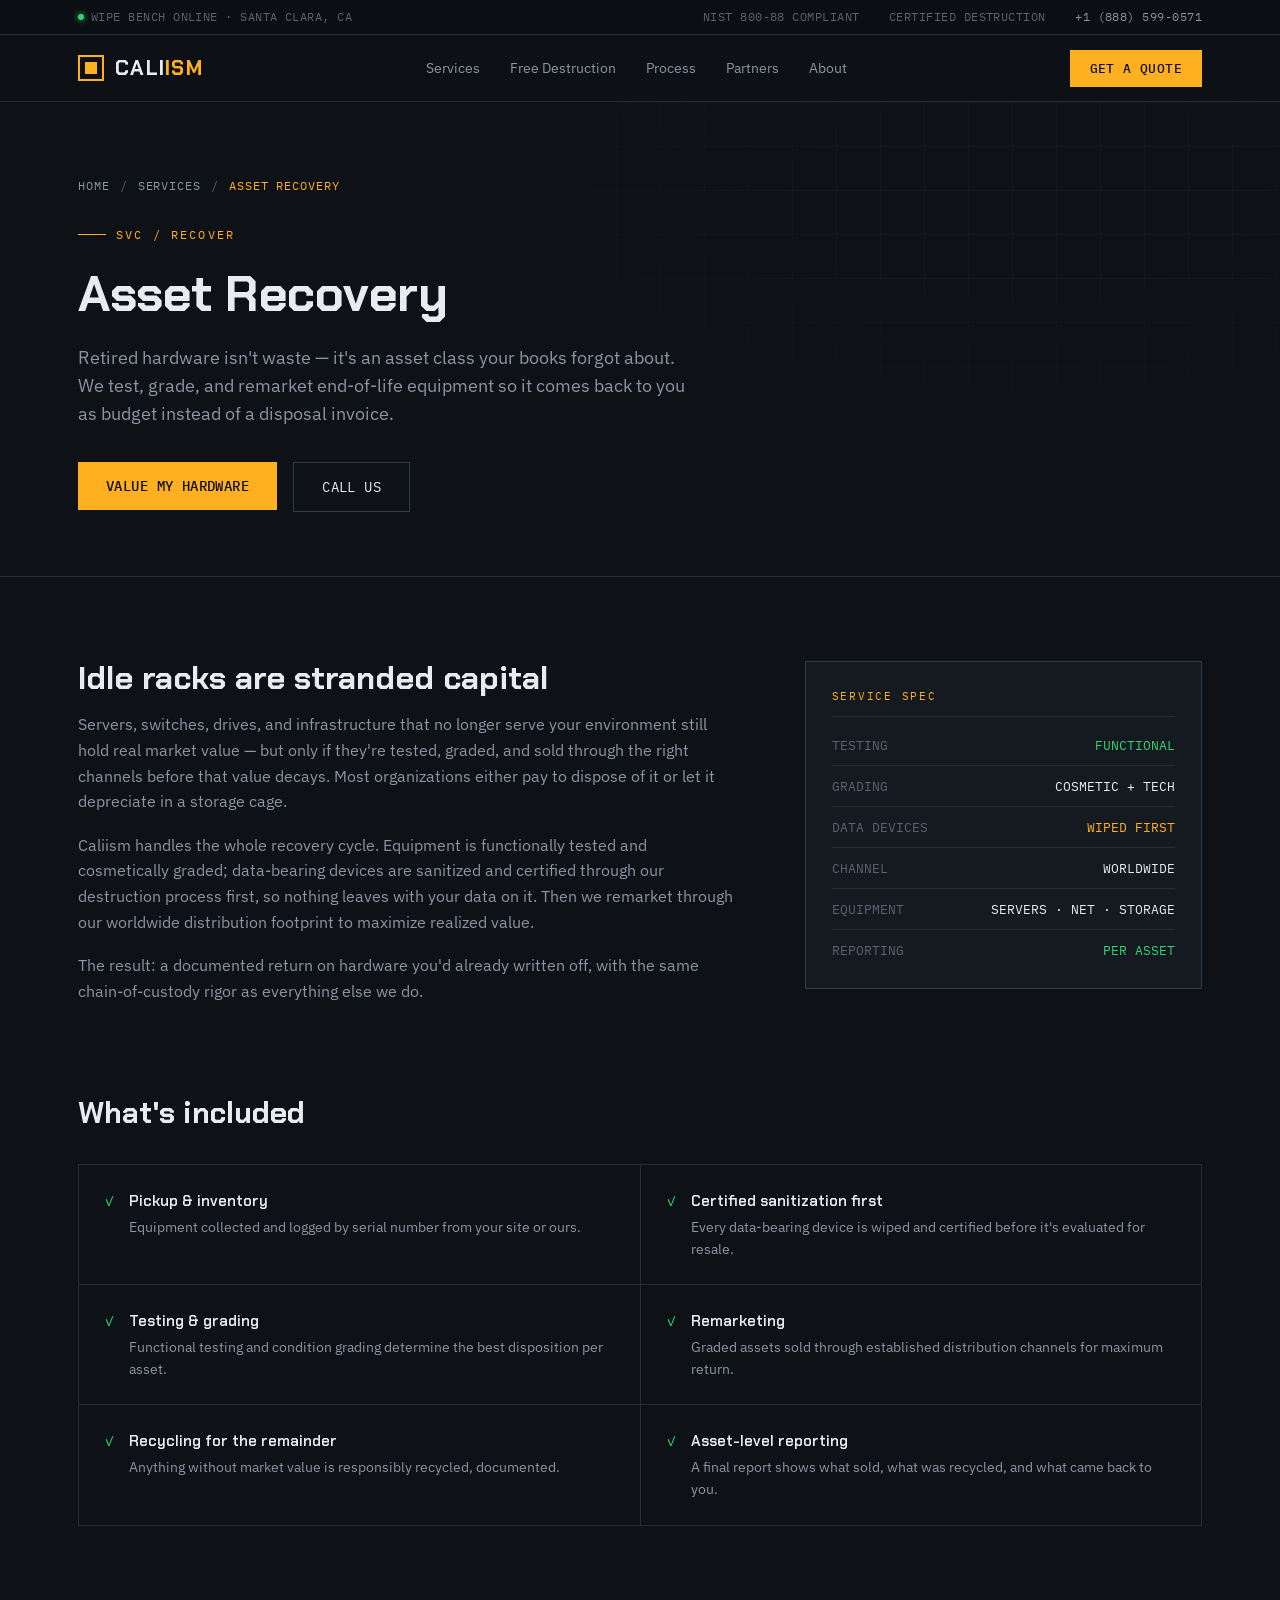
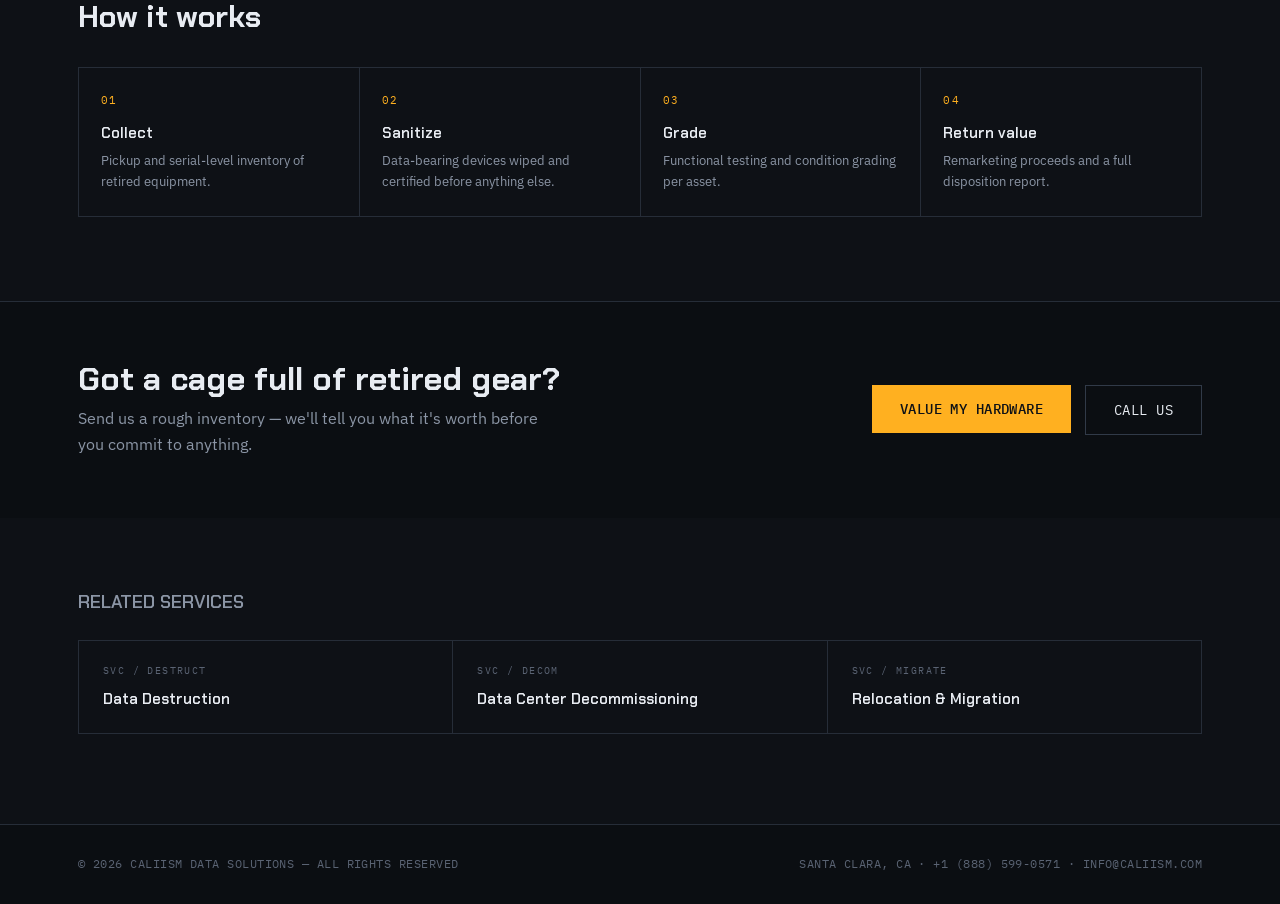
==== services/asset-recovery.html @ d4c137c7 "Add files via upload" ====
<!DOCTYPE html>
<html lang="en">
<head>
<meta charset="UTF-8">
<meta name="viewport" content="width=device-width, initial-scale=1.0">
<title>Asset Recovery — Caliism Data Solutions</title>
<meta name="description" content="IT asset recovery in the Bay Area: testing, grading, and remarketing of retired hardware — with certified data sanitization first.">
<link rel="preconnect" href="https://fonts.googleapis.com">
<link rel="preconnect" href="https://fonts.gstatic.com" crossorigin>
<link href="https://fonts.googleapis.com/css2?family=Chakra+Petch:wght@500;600;700&family=IBM+Plex+Sans:wght@400;500;600&family=IBM+Plex+Mono:wght@400;500&display=swap" rel="stylesheet">
<link rel="stylesheet" href="../styles.css">
</head>
<body>
<div class="statusbar">
  <div class="wrap">
    <div><span class="led"></span>WIPE BENCH ONLINE · SANTA CLARA, CA</div>
    <div class="right">
      <span>NIST 800-88 COMPLIANT</span>
      <span>CERTIFIED DESTRUCTION</span>
      <span><a href="tel:+18885990571">+1 (888) 599-0571</a></span>
    </div>
  </div>
</div>
<nav>
  <div class="wrap">
    <a class="logo" href="../index.html"><span class="mark"></span><span>CALI<b>ISM</b></span></a>
    <div class="navlinks">
      <a href="../index.html#services">Services</a>
      <a href="../index.html#free">Free Destruction</a>
      <a href="../index.html#process">Process</a>
      <a href="../index.html#partners">Partners</a>
      <a href="../index.html#about">About</a>
    </div>
    <a href="../index.html#contact" style="margin-left:auto"><button class="nav-cta">GET A QUOTE</button></a>
  </div>
</nav>

<header class="sp-hero">
  <div class="wrap">
    <div class="crumb"><a href="../index.html">HOME</a> / <a href="../index.html#services">SERVICES</a> / <span class="here">ASSET RECOVERY</span></div>
    <div class="eyebrow">SVC / RECOVER</div>
    <h1>Asset Recovery</h1>
    <p class="lede">Retired hardware isn't waste — it's an asset class your books forgot about. We test, grade, and remarket end-of-life equipment so it comes back to you as budget instead of a disposal invoice.</p>
    <div class="hero-ctas">
      <a href="../index.html#contact"><button class="btn btn-primary">VALUE MY HARDWARE</button></a>
      <a href="tel:+18885990571"><button class="btn btn-ghost">CALL US</button></a>
    </div>
  </div>
</header>

<div class="sp-body">
  <div class="wrap">
    <div class="sp-cols">
      <div class="prose">
        <h2>Idle racks are stranded capital</h2>
        <p>Servers, switches, drives, and infrastructure that no longer serve your environment still hold real market value — but only if they're tested, graded, and sold through the right channels before that value decays. Most organizations either pay to dispose of it or let it depreciate in a storage cage.</p>
        <p>Caliism handles the whole recovery cycle. Equipment is functionally tested and cosmetically graded; data-bearing devices are sanitized and certified through our destruction process first, so nothing leaves with your data on it. Then we remarket through our worldwide distribution footprint to maximize realized value.</p>
        <p>The result: a documented return on hardware you'd already written off, with the same chain-of-custody rigor as everything else we do.</p>
      </div>
      <aside class="specpanel">
        <div class="sh">SERVICE SPEC</div>
        <div class="sr"><span>TESTING</span><span class="g">FUNCTIONAL</span></div>
        <div class="sr"><span>GRADING</span><span class="">COSMETIC + TECH</span></div>
        <div class="sr"><span>DATA DEVICES</span><span class="a">WIPED FIRST</span></div>
        <div class="sr"><span>CHANNEL</span><span class="">WORLDWIDE</span></div>
        <div class="sr"><span>EQUIPMENT</span><span class="">SERVERS · NET · STORAGE</span></div>
        <div class="sr"><span>REPORTING</span><span class="g">PER ASSET</span></div>
      </aside>
    </div>

    <div class="inc-head">
      <h2>What's included</h2>
    </div>
    <div class="inc-grid">
      <div class="inc"><span class="tk">✓</span><div><h5>Pickup & inventory</h5><p>Equipment collected and logged by serial number from your site or ours.</p></div></div>
      <div class="inc"><span class="tk">✓</span><div><h5>Certified sanitization first</h5><p>Every data-bearing device is wiped and certified before it's evaluated for resale.</p></div></div>
      <div class="inc"><span class="tk">✓</span><div><h5>Testing & grading</h5><p>Functional testing and condition grading determine the best disposition per asset.</p></div></div>
      <div class="inc"><span class="tk">✓</span><div><h5>Remarketing</h5><p>Graded assets sold through established distribution channels for maximum return.</p></div></div>
      <div class="inc"><span class="tk">✓</span><div><h5>Recycling for the remainder</h5><p>Anything without market value is responsibly recycled, documented.</p></div></div>
      <div class="inc"><span class="tk">✓</span><div><h5>Asset-level reporting</h5><p>A final report shows what sold, what was recycled, and what came back to you.</p></div></div>
    </div>

    <div class="inc-head">
      <h2>How it works</h2>
    </div>
    <div class="mini-steps">
      <div class="ms"><span class="n">01</span><h5>Collect</h5><p>Pickup and serial-level inventory of retired equipment.</p></div>
      <div class="ms"><span class="n">02</span><h5>Sanitize</h5><p>Data-bearing devices wiped and certified before anything else.</p></div>
      <div class="ms"><span class="n">03</span><h5>Grade</h5><p>Functional testing and condition grading per asset.</p></div>
      <div class="ms"><span class="n">04</span><h5>Return value</h5><p>Remarketing proceeds and a full disposition report.</p></div>
    </div>
  </div>
</div>

<div class="sp-cta">
  <div class="wrap">
    <div><h2>Got a cage full of retired gear?</h2><p>Send us a rough inventory — we'll tell you what it's worth before you commit to anything.</p></div>
    <div class="btns">
      <a href="../index.html#contact"><button class="btn btn-primary">VALUE MY HARDWARE</button></a>
      <a href="tel:+18885990571"><button class="btn btn-ghost">CALL US</button></a>
    </div>
  </div>
</div>

<div class="sp-related">
  <div class="wrap">
    <h3>RELATED SERVICES</h3>
    <div class="rel-row">
      <a class="rel" href="data-destruction.html"><span class="tag">SVC / DESTRUCT</span><h6>Data Destruction</h6></a>
      <a class="rel" href="decommissioning.html"><span class="tag">SVC / DECOM</span><h6>Data Center Decommissioning</h6></a>
      <a class="rel" href="relocation.html"><span class="tag">SVC / MIGRATE</span><h6>Relocation & Migration</h6></a>
    </div>
  </div>
</div>

<footer>
  <div class="wrap">
    <span>© 2026 CALIISM DATA SOLUTIONS — ALL RIGHTS RESERVED</span>
    <span>SANTA CLARA, CA · <a href="tel:+18885990571">+1 (888) 599-0571</a> · <a href="mailto:info@caliism.com">INFO@CALIISM.COM</a></span>
  </div>
</footer>
<script src="../main.js"></script>
</body>
</html>
---- styles.css ----
:root{
  --bg:#0E1116;
  --panel:#151A21;
  --panel2:#1A2029;
  --line:#262D38;
  --line2:#313A48;
  --text:#E8ECF2;
  --dim:#8B95A5;
  --faint:#5A6373;
  --amber:#FFB020;
  --amber-dim:rgba(255,176,32,.12);
  --green:#2FD672;
  --green-dim:rgba(47,214,114,.12);
  --red:#FF5C5C;
  --blue:#4DA3FF;
  --mono:'IBM Plex Mono',monospace;
  --sans:'IBM Plex Sans',sans-serif;
  --disp:'Chakra Petch',sans-serif;
}
*{margin:0;padding:0;box-sizing:border-box}
html{scroll-behavior:smooth}
body{background:var(--bg);color:var(--text);font-family:var(--sans);font-size:16px;line-height:1.6;-webkit-font-smoothing:antialiased;overflow-x:hidden}
::selection{background:var(--amber);color:#0E1116}
a{color:inherit;text-decoration:none}
a:focus-visible,button:focus-visible{outline:2px solid var(--amber);outline-offset:3px;border-radius:2px}
.wrap{max-width:1180px;margin:0 auto;padding:0 28px}

/* ---------- top status bar ---------- */
.statusbar{border-bottom:1px solid var(--line);background:#0B0E12;font-family:var(--mono);font-size:11.5px;letter-spacing:.04em;color:var(--faint)}
.statusbar .wrap{display:flex;justify-content:space-between;align-items:center;height:34px}
.statusbar .led{display:inline-block;width:6px;height:6px;border-radius:50%;background:var(--green);margin-right:7px;box-shadow:0 0 6px var(--green);vertical-align:1px}
.statusbar a{color:var(--dim)}
.statusbar a:hover{color:var(--amber)}
.statusbar .right span{margin-left:22px}
@media(max-width:720px){.statusbar .right span:not(:last-child){display:none}}

/* ---------- nav ---------- */
nav{position:sticky;top:0;z-index:50;background:rgba(14,17,22,.88);backdrop-filter:blur(12px);border-bottom:1px solid var(--line)}
nav .wrap{display:flex;align-items:center;height:66px;gap:40px}
.logo{font-family:var(--disp);font-weight:700;font-size:21px;letter-spacing:.06em;display:flex;align-items:center;gap:11px}
.logo .mark{width:26px;height:26px;border:2px solid var(--amber);position:relative;flex-shrink:0}
.logo .mark::after{content:'';position:absolute;inset:5px;background:var(--amber);animation:markBlink 3s infinite}
@keyframes markBlink{0%,88%,100%{opacity:1}92%,96%{opacity:.15}}
.logo span b{color:var(--amber)}
.navlinks{display:flex;gap:30px;font-size:14px;color:var(--dim);margin-left:auto}
.navlinks a{position:relative;padding:4px 0;transition:color .2s}
.navlinks a:hover{color:var(--text)}
.navlinks a::after{content:'';position:absolute;left:0;bottom:0;width:0;height:2px;background:var(--amber);transition:width .25s}
.navlinks a:hover::after{width:100%}
.nav-cta{font-family:var(--mono);font-size:13px;background:var(--amber);color:#0E1116;padding:10px 20px;font-weight:500;letter-spacing:.03em;transition:transform .15s, box-shadow .15s;border:none;cursor:pointer}
.nav-cta:hover{transform:translateY(-1px);box-shadow:0 4px 18px rgba(255,176,32,.35)}
@media(max-width:860px){.navlinks{display:none}}

/* ---------- hero ---------- */
.hero{position:relative;padding:84px 0 90px;border-bottom:1px solid var(--line);overflow:hidden}
.hero::before{content:'';position:absolute;inset:0;background:
  linear-gradient(rgba(38,45,56,.22) 1px,transparent 1px),
  linear-gradient(90deg,rgba(38,45,56,.22) 1px,transparent 1px);
  background-size:44px 44px;mask-image:radial-gradient(ellipse 80% 70% at 70% 30%,#000 30%,transparent 75%)}
.hero .wrap{display:grid;grid-template-columns:1.05fr 1fr;gap:70px;align-items:center;position:relative}
.eyebrow{font-family:var(--mono);font-size:12px;letter-spacing:.18em;color:var(--amber);text-transform:uppercase;display:flex;align-items:center;gap:10px;margin-bottom:22px}
.eyebrow::before{content:'';width:28px;height:1px;background:var(--amber)}
h1{font-family:var(--disp);font-weight:700;font-size:clamp(38px,4.6vw,58px);line-height:1.06;letter-spacing:-.01em;margin-bottom:24px}
h1 .zero{color:var(--amber);position:relative}
.hero p.sub{color:var(--dim);font-size:17.5px;max-width:520px;margin-bottom:36px}
.hero-ctas{display:flex;gap:16px;flex-wrap:wrap}
.btn{font-family:var(--mono);font-size:14px;padding:15px 28px;letter-spacing:.03em;cursor:pointer;border:none;transition:all .18s;display:inline-block}
.btn-primary{background:var(--amber);color:#0E1116;font-weight:500}
.btn-primary:hover{transform:translateY(-2px);box-shadow:0 6px 24px rgba(255,176,32,.4)}
.btn-ghost{background:transparent;color:var(--text);border:1px solid var(--line2)}
.btn-ghost:hover{border-color:var(--amber);color:var(--amber)}
.hero-trust{margin-top:42px;display:flex;gap:28px;font-family:var(--mono);font-size:12px;color:var(--faint);flex-wrap:wrap}
.hero-trust span{display:flex;align-items:center;gap:8px}
.hero-trust .tick{color:var(--green)}

/* ---------- the bench ---------- */
.bench{background:linear-gradient(180deg,var(--panel2),var(--panel));border:1px solid var(--line2);box-shadow:0 24px 60px rgba(0,0,0,.5), inset 0 1px 0 rgba(255,255,255,.04);position:relative}
.bench::before,.bench::after{content:'';position:absolute;width:10px;height:10px;border:2px solid var(--line2);border-radius:50%;top:12px}
.bench::before{left:12px}.bench::after{right:12px}
.bench-head{display:flex;justify-content:space-between;align-items:center;padding:16px 22px 14px 34px;border-bottom:1px solid var(--line);font-family:var(--mono);font-size:11.5px;letter-spacing:.08em;color:var(--dim)}
.bench-head .live{color:var(--green);display:flex;align-items:center;gap:7px}
.bench-head .live i{width:7px;height:7px;border-radius:50%;background:var(--green);box-shadow:0 0 8px var(--green);animation:pulse 1.6s infinite}
@keyframes pulse{50%{opacity:.3}}
.slots{display:grid;grid-template-columns:repeat(4,1fr);gap:10px;padding:20px 22px}
.slot{background:#0C0F13;border:1px solid var(--line);padding:10px 11px 9px;position:relative;cursor:default;transition:border-color .25s}
.slot:hover{border-color:var(--line2)}
.slot .sid{font-family:var(--mono);font-size:9.5px;color:var(--faint);display:flex;justify-content:space-between;margin-bottom:7px;letter-spacing:.05em}
.slot .lamp{width:6px;height:6px;border-radius:50%;background:#333A46;transition:all .3s}
.slot .bar{height:5px;background:#1B212B;position:relative;overflow:hidden;margin-bottom:7px}
.slot .bar i{position:absolute;left:0;top:0;bottom:0;width:0%;background:var(--amber);transition:width .45s linear}
.slot .st{font-family:var(--mono);font-size:9.5px;letter-spacing:.06em;color:var(--faint);white-space:nowrap;overflow:hidden}
.slot[data-state="wiping"]{border-color:rgba(255,176,32,.45)}
.slot[data-state="wiping"] .lamp{background:var(--amber);box-shadow:0 0 7px var(--amber);animation:pulse 1s infinite}
.slot[data-state="wiping"] .st{color:var(--amber)}
.slot[data-state="verifying"] .lamp{background:var(--blue);box-shadow:0 0 7px var(--blue)}
.slot[data-state="verifying"] .st{color:var(--blue)}
.slot[data-state="verifying"] .bar i{background:var(--blue)}
.slot[data-state="done"]{border-color:rgba(47,214,114,.4)}
.slot[data-state="done"] .lamp{background:var(--green);box-shadow:0 0 7px var(--green)}
.slot[data-state="done"] .st{color:var(--green)}
.slot[data-state="done"] .bar i{background:var(--green);width:100%}
.bench-foot{border-top:1px solid var(--line);padding:13px 22px;display:flex;justify-content:space-between;font-family:var(--mono);font-size:11px;color:var(--dim);letter-spacing:.05em}
.bench-foot b{color:var(--green);font-weight:500}
@media(max-width:980px){
  .hero .wrap{grid-template-columns:1fr;gap:56px}
  .slots{grid-template-columns:repeat(4,1fr)}
}
@media(max-width:480px){.slots{grid-template-columns:repeat(3,1fr)}.slot:nth-child(n+19){display:none}}

/* ---------- stats strip ---------- */
.stats{border-bottom:1px solid var(--line);background:#0B0E12}
.stats .wrap{display:grid;grid-template-columns:repeat(4,1fr);}
.stat{padding:34px 26px;border-left:1px solid var(--line)}
.stat:last-child{border-right:1px solid var(--line)}
.stat .num{font-family:var(--disp);font-weight:700;font-size:34px;color:var(--text);line-height:1.1}
.stat .num em{color:var(--amber);font-style:normal}
.stat .lbl{font-family:var(--mono);font-size:11px;letter-spacing:.12em;color:var(--faint);text-transform:uppercase;margin-top:6px}
@media(max-width:860px){.stats .wrap{grid-template-columns:repeat(2,1fr)}.stat{border-bottom:1px solid var(--line)}}

/* ---------- section scaffolding ---------- */
section{padding:96px 0}
.sec-head{margin-bottom:54px;max-width:640px}
h2{font-family:var(--disp);font-weight:700;font-size:clamp(28px,3.2vw,40px);line-height:1.12;margin-bottom:16px}
.sec-head p{color:var(--dim);font-size:16.5px}
.reveal{opacity:0;transform:translateY(26px);transition:opacity .7s ease,transform .7s ease}
.reveal.in{opacity:1;transform:none}

/* ---------- services ---------- */
.svc-grid{display:grid;grid-template-columns:repeat(3,1fr);gap:1px;background:var(--line);border:1px solid var(--line)}
.svc{background:var(--bg);padding:34px 30px 38px;position:relative;transition:background .25s;overflow:hidden;display:block}
.svc:hover{background:var(--panel)}
.svc::before{content:'';position:absolute;top:0;left:0;width:100%;height:2px;background:var(--amber);transform:scaleX(0);transform-origin:left;transition:transform .3s}
.svc:hover::before{transform:scaleX(1)}
.svc .tag{font-family:var(--mono);font-size:10.5px;letter-spacing:.14em;color:var(--faint);margin-bottom:18px;display:block}
.svc:hover .tag{color:var(--amber)}
.svc h3{font-family:var(--disp);font-weight:600;font-size:19px;margin-bottom:12px}
.svc p{color:var(--dim);font-size:14.5px;line-height:1.65}
.svc .more{font-family:var(--mono);font-size:12px;color:var(--faint);margin-top:20px;display:inline-flex;align-items:center;gap:8px;transition:color .2s,gap .2s}
.svc:hover .more{color:var(--amber);gap:13px}
@media(max-width:980px){.svc-grid{grid-template-columns:repeat(2,1fr)}}
@media(max-width:640px){.svc-grid{grid-template-columns:1fr}}

/* ---------- free offer band ---------- */
.offer{background:var(--amber);color:#0E1116;padding:0;border:none}
.offer .wrap{display:grid;grid-template-columns:1.3fr 1fr;gap:60px;align-items:center;padding-top:74px;padding-bottom:74px}
.offer .eyebrow{color:#0E1116;opacity:.65}
.offer .eyebrow::before{background:#0E1116}
.offer h2{color:#0E1116}
.offer p{color:rgba(14,17,22,.78);font-size:16.5px;max-width:520px}
.offer .btn-dark{background:#0E1116;color:var(--amber);margin-top:30px}
.offer .btn-dark:hover{transform:translateY(-2px);box-shadow:0 8px 26px rgba(0,0,0,.35)}
.cert{background:#0E1116;color:var(--text);padding:30px 28px;font-family:var(--mono);font-size:12.5px;line-height:2.1;box-shadow:12px 12px 0 rgba(14,17,22,.18);position:relative}
.cert .ch{color:var(--amber);letter-spacing:.14em;font-size:11px;border-bottom:1px solid var(--line2);padding-bottom:10px;margin-bottom:12px;display:flex;justify-content:space-between}
.cert .row{display:flex;justify-content:space-between;gap:20px}
.cert .row span:first-child{color:var(--faint)}
.cert .ok{color:var(--green)}
.cert .stamp{position:absolute;right:22px;bottom:20px;border:2px solid var(--green);color:var(--green);font-size:10px;letter-spacing:.18em;padding:5px 11px;transform:rotate(-7deg);opacity:.9}
@media(max-width:900px){.offer .wrap{grid-template-columns:1fr;gap:46px}}

/* ---------- process ---------- */
.proc-row{display:grid;grid-template-columns:repeat(5,1fr);gap:1px;background:var(--line);border:1px solid var(--line)}
.step{background:var(--bg);padding:30px 24px 34px;position:relative;transition:background .25s}
.step:hover{background:var(--panel)}
.step .n{font-family:var(--mono);font-size:11px;color:var(--amber);letter-spacing:.1em;margin-bottom:16px;display:block}
.step h4{font-family:var(--disp);font-weight:600;font-size:16px;margin-bottom:10px}
.step p{color:var(--dim);font-size:13.5px;line-height:1.6}
.step::after{content:'→';position:absolute;right:-9px;top:34px;color:var(--faint);font-size:14px;z-index:2;background:var(--bg);padding:2px}
.step:last-child::after{display:none}
@media(max-width:980px){.proc-row{grid-template-columns:1fr 1fr}.step::after{display:none}}
@media(max-width:560px){.proc-row{grid-template-columns:1fr}}

/* ---------- partners ---------- */
.partners{background:#0B0E12;border-top:1px solid var(--line);border-bottom:1px solid var(--line)}
.pt-grid{display:grid;grid-template-columns:repeat(4,1fr);gap:1px;background:var(--line);border:1px solid var(--line)}
.pt{background:#0B0E12;padding:34px 28px;transition:background .25s}
.pt:hover{background:var(--panel)}
.pt .nm{font-family:var(--disp);font-weight:600;font-size:18px;letter-spacing:.02em;margin-bottom:10px;display:flex;align-items:center;gap:10px}
.pt .nm i{width:8px;height:8px;background:var(--amber);flex-shrink:0;transition:transform .3s}
.pt:hover .nm i{transform:rotate(45deg)}
.pt p{color:var(--dim);font-size:13.5px;line-height:1.6}
@media(max-width:900px){.pt-grid{grid-template-columns:1fr 1fr}}
@media(max-width:540px){.pt-grid{grid-template-columns:1fr}}

/* ---------- about ---------- */
.about .wrap{display:grid;grid-template-columns:1fr 1fr;gap:70px;align-items:start}
.about p{color:var(--dim);font-size:16px;margin-bottom:18px}
.about .vals{border-left:2px solid var(--amber);padding-left:28px;display:flex;flex-direction:column;gap:26px}
.about .vals h5{font-family:var(--disp);font-size:16px;font-weight:600;margin-bottom:6px}
.about .vals p{font-size:14.5px;margin:0}
@media(max-width:860px){.about .wrap{grid-template-columns:1fr;gap:46px}}

/* ---------- contact ---------- */
.contact{border-top:1px solid var(--line)}
.contact .wrap{display:grid;grid-template-columns:1fr 1fr;gap:70px}
.c-line{display:flex;gap:18px;padding:20px 0;border-bottom:1px solid var(--line);align-items:baseline}
.c-line .k{font-family:var(--mono);font-size:11px;letter-spacing:.14em;color:var(--faint);text-transform:uppercase;width:90px;flex-shrink:0}
.c-line .v{font-size:16px}
.c-line .v a:hover{color:var(--amber)}
.bigphone{font-family:var(--disp);font-weight:700;font-size:clamp(26px,3vw,36px);color:var(--amber);display:inline-block;margin-top:8px}
.bigphone:hover{text-decoration:underline;text-underline-offset:6px}
@media(max-width:860px){.contact .wrap{grid-template-columns:1fr;gap:40px}}

/* ---------- footer ---------- */
footer{border-top:1px solid var(--line);background:#0B0E12;padding:30px 0}
footer .wrap{display:flex;justify-content:space-between;align-items:center;font-family:var(--mono);font-size:11.5px;color:var(--faint);letter-spacing:.04em;flex-wrap:wrap;gap:14px}
footer a:hover{color:var(--amber)}

/* ================= SERVICE PAGE STYLES ================= */
.sp-hero{position:relative;padding:70px 0 64px;border-bottom:1px solid var(--line);overflow:hidden}
.sp-hero::before{content:'';position:absolute;inset:0;background:
  linear-gradient(rgba(38,45,56,.22) 1px,transparent 1px),
  linear-gradient(90deg,rgba(38,45,56,.22) 1px,transparent 1px);
  background-size:44px 44px;mask-image:radial-gradient(ellipse 70% 80% at 80% 20%,#000 25%,transparent 70%)}
.sp-hero .wrap{position:relative}
.crumb{font-family:var(--mono);font-size:11.5px;letter-spacing:.08em;color:var(--faint);margin-bottom:30px;display:inline-flex;align-items:center;gap:10px}
.crumb a{color:var(--dim);transition:color .2s}
.crumb a:hover{color:var(--amber)}
.crumb .here{color:var(--amber)}
.sp-hero h1{font-size:clamp(32px,4vw,50px);max-width:760px}
.sp-hero .lede{color:var(--dim);font-size:17.5px;max-width:620px;margin-bottom:34px}
.sp-body{padding:84px 0}
.sp-cols{display:grid;grid-template-columns:1.25fr .75fr;gap:64px;align-items:start}
.sp-cols h2{font-size:clamp(24px,2.6vw,32px)}
.sp-cols .prose p{color:var(--dim);font-size:16px;margin-bottom:18px}
.sp-cols .prose strong{color:var(--text)}
.specpanel{background:var(--panel);border:1px solid var(--line2);padding:26px 26px 18px;font-family:var(--mono);font-size:12.5px;position:sticky;top:96px}
.specpanel .sh{color:var(--amber);font-size:11px;letter-spacing:.16em;border-bottom:1px solid var(--line);padding-bottom:11px;margin-bottom:8px}
.specpanel .sr{display:flex;justify-content:space-between;gap:18px;padding:10px 0;border-bottom:1px solid var(--line)}
.specpanel .sr:last-child{border-bottom:none}
.specpanel .sr span:first-child{color:var(--faint)}
.specpanel .sr span:last-child{text-align:right}
.specpanel .g{color:var(--green)}
.specpanel .a{color:var(--amber)}
@media(max-width:900px){.sp-cols{grid-template-columns:1fr;gap:46px}.specpanel{position:static}}

.inc-head{margin:74px 0 34px}
.inc-head h2{font-size:clamp(22px,2.4vw,30px);margin-bottom:8px}
.inc-head p{color:var(--dim)}
.inc-grid{display:grid;grid-template-columns:1fr 1fr;gap:1px;background:var(--line);border:1px solid var(--line)}
.inc{background:var(--bg);padding:24px 26px;display:flex;gap:16px;align-items:flex-start;transition:background .25s}
.inc:hover{background:var(--panel)}
.inc .tk{font-family:var(--mono);color:var(--green);flex-shrink:0;font-size:14px;margin-top:1px}
.inc h5{font-family:var(--disp);font-weight:600;font-size:15px;margin-bottom:4px}
.inc p{color:var(--dim);font-size:13.5px;line-height:1.6}
@media(max-width:680px){.inc-grid{grid-template-columns:1fr}}

.mini-steps{display:grid;grid-template-columns:repeat(4,1fr);gap:1px;background:var(--line);border:1px solid var(--line);margin-top:34px}
.mini-steps.three{grid-template-columns:repeat(3,1fr)}
.ms{background:var(--bg);padding:24px 22px;transition:background .25s}
.ms:hover{background:var(--panel)}
.ms .n{font-family:var(--mono);font-size:10.5px;color:var(--amber);letter-spacing:.12em;display:block;margin-bottom:12px}
.ms h5{font-family:var(--disp);font-weight:600;font-size:15px;margin-bottom:6px}
.ms p{color:var(--dim);font-size:13px;line-height:1.6}
@media(max-width:900px){.mini-steps,.mini-steps.three{grid-template-columns:1fr 1fr}}
@media(max-width:540px){.mini-steps,.mini-steps.three{grid-template-columns:1fr}}

.sp-cta{border-top:1px solid var(--line);background:#0B0E12}
.sp-cta .wrap{display:flex;justify-content:space-between;align-items:center;gap:36px;padding-top:60px;padding-bottom:60px;flex-wrap:wrap}
.sp-cta h2{font-size:clamp(22px,2.6vw,32px);margin-bottom:8px}
.sp-cta p{color:var(--dim);max-width:480px}
.sp-cta .btns{display:flex;gap:14px;flex-shrink:0;flex-wrap:wrap}
.sp-related{padding:70px 0 90px}
.sp-related h3{font-family:var(--disp);font-weight:600;font-size:18px;margin-bottom:24px;color:var(--dim)}
.rel-row{display:grid;grid-template-columns:repeat(3,1fr);gap:1px;background:var(--line);border:1px solid var(--line)}
.rel{background:var(--bg);padding:22px 24px;transition:background .25s;display:block}
.rel:hover{background:var(--panel)}
.rel .tag{font-family:var(--mono);font-size:10px;letter-spacing:.14em;color:var(--faint);display:block;margin-bottom:8px}
.rel:hover .tag{color:var(--amber)}
.rel h6{font-family:var(--disp);font-weight:600;font-size:15px}
@media(max-width:760px){.rel-row{grid-template-columns:1fr}}

@media (prefers-reduced-motion: reduce){
  *,*::before,*::after{animation-duration:.01ms!important;animation-iteration-count:1!important;transition-duration:.01ms!important}
  html{scroll-behavior:auto}
  .reveal{opacity:1;transform:none}
}
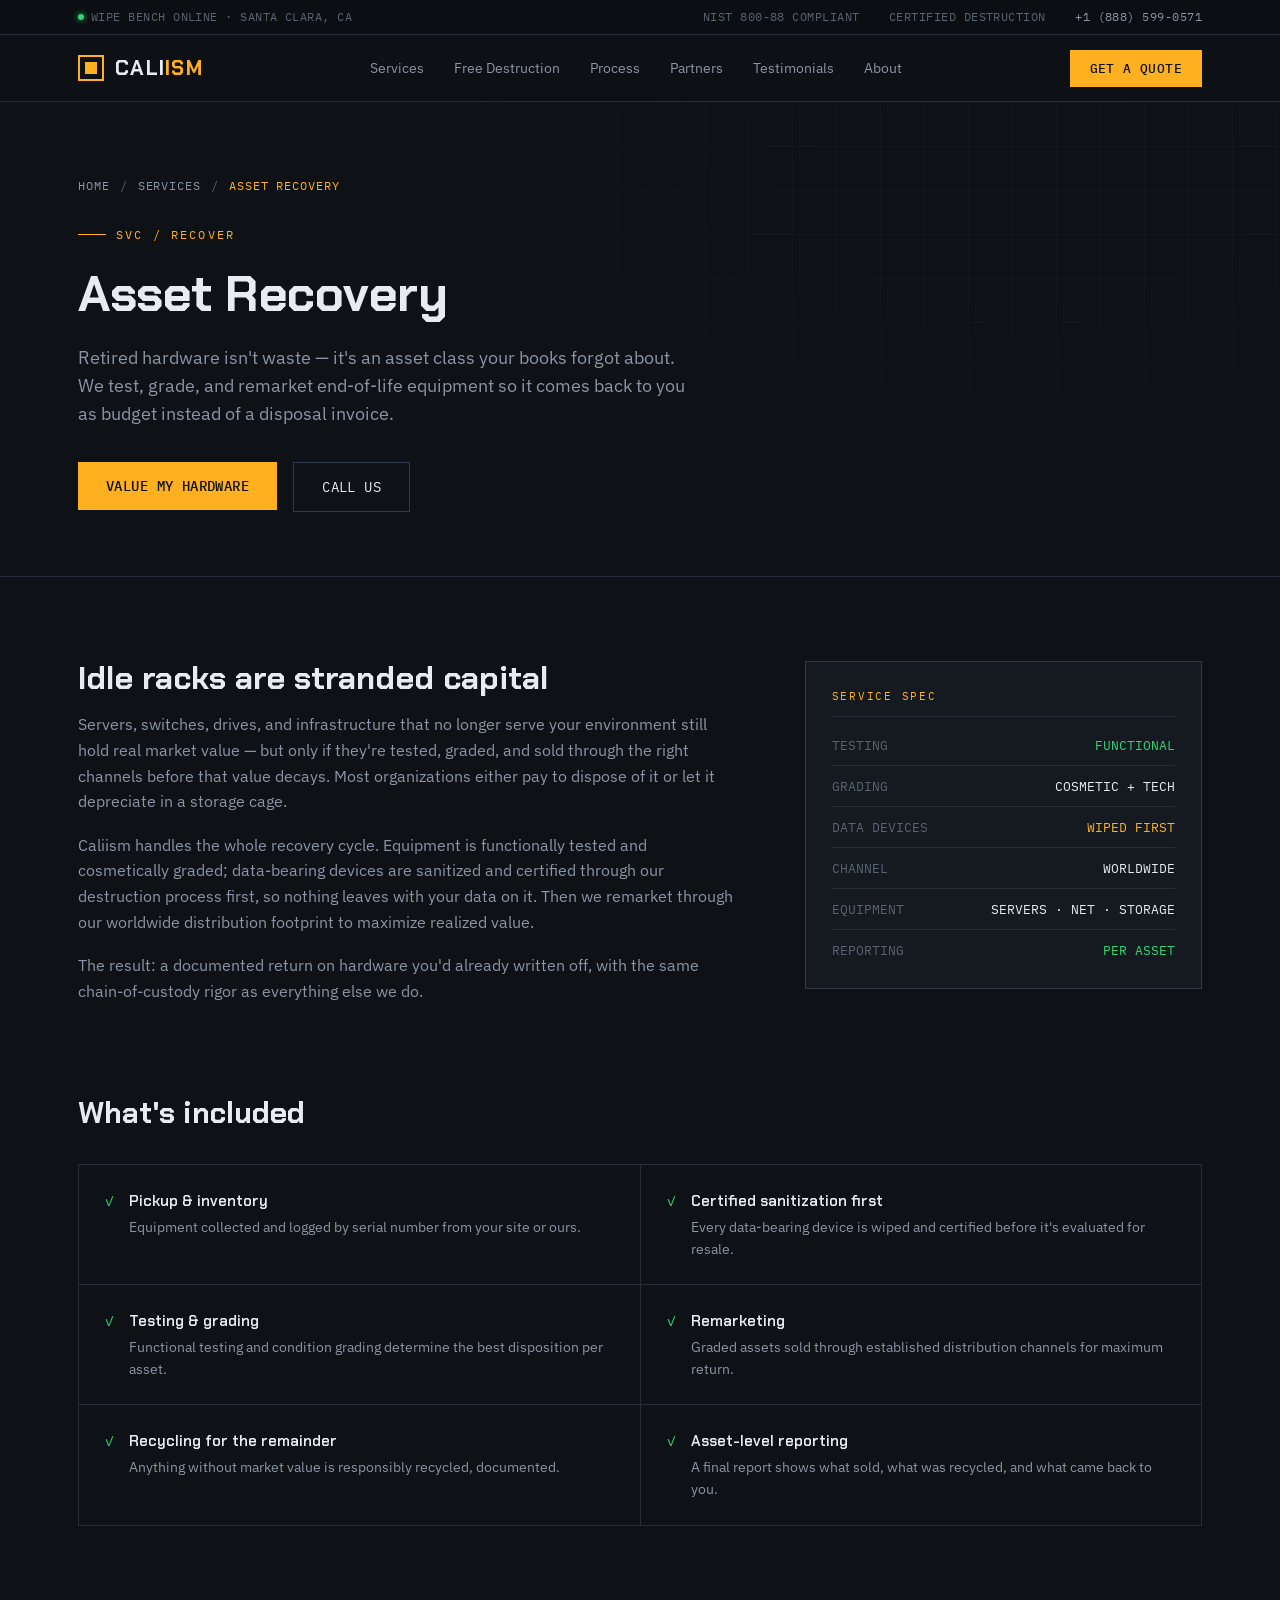
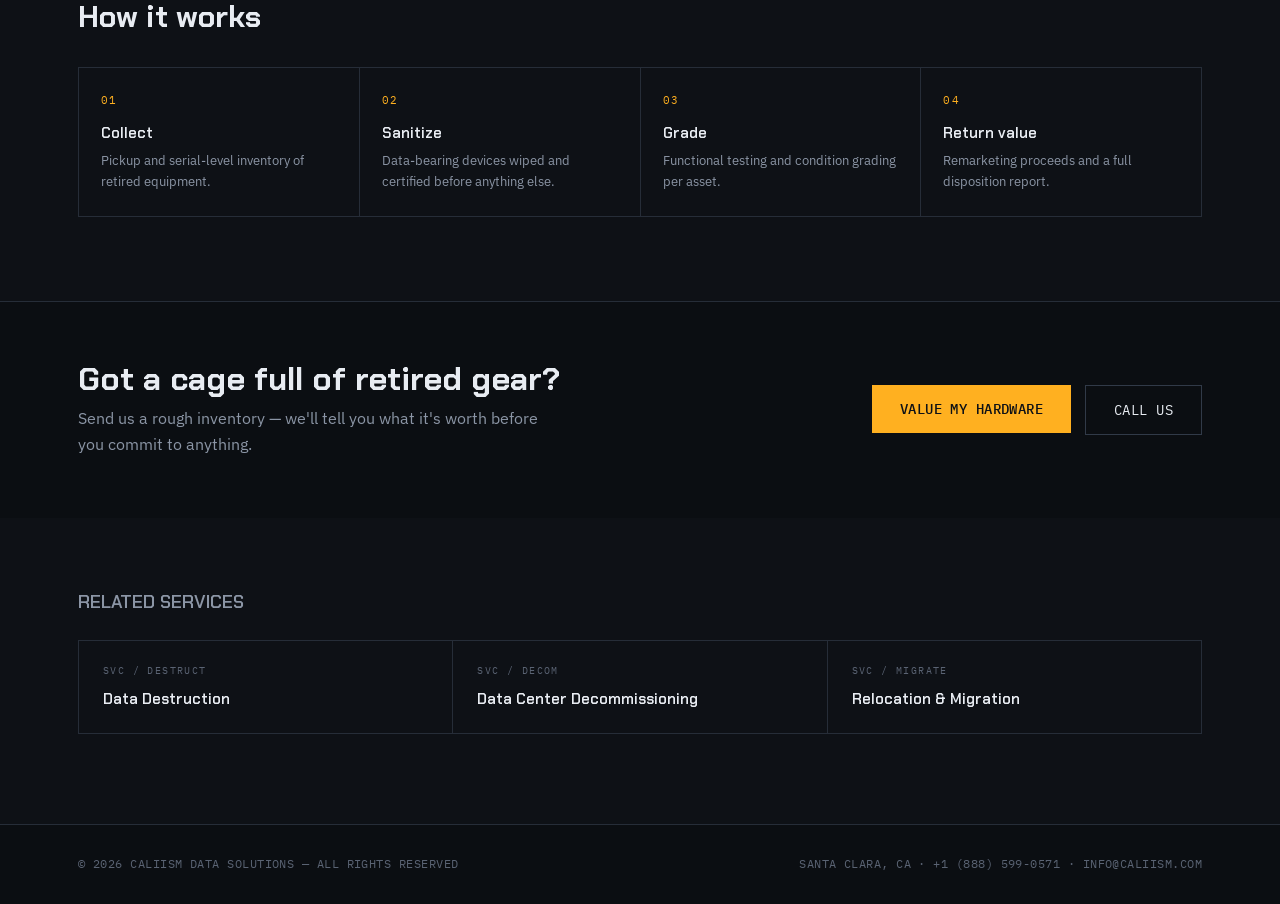
==== commit 0e150a63: "Add files via upload" ====
--- a/services/asset-recovery.html
+++ b/services/asset-recovery.html
@@ -29,6 +29,7 @@
       <a href="../index.html#free">Free Destruction</a>
       <a href="../index.html#process">Process</a>
       <a href="../index.html#partners">Partners</a>
+      <a href="../index.html#testimonials">Testimonials</a>
       <a href="../index.html#about">About</a>
     </div>
     <a href="../index.html#contact" style="margin-left:auto"><button class="nav-cta">GET A QUOTE</button></a>
--- a/styles.css
+++ b/styles.css
@@ -181,6 +181,24 @@
 @media(max-width:900px){.pt-grid{grid-template-columns:1fr 1fr}}
 @media(max-width:540px){.pt-grid{grid-template-columns:1fr}}
 
+/* ---------- testimonials ---------- */
+.testimonials{border-top:1px solid var(--line)}
+.tm-grid{display:grid;grid-template-columns:repeat(3,1fr);gap:1px;background:var(--line);border:1px solid var(--line);align-items:stretch}
+.tm{background:var(--bg);padding:32px 30px 30px;display:flex;flex-direction:column;transition:background .25s;position:relative}
+.tm:hover{background:var(--panel)}
+.tm::before{content:'';position:absolute;top:0;left:0;width:100%;height:2px;background:var(--green);transform:scaleX(0);transform-origin:left;transition:transform .3s}
+.tm:hover::before{transform:scaleX(1)}
+.tm .th{font-family:var(--mono);font-size:10.5px;letter-spacing:.16em;color:var(--faint);display:flex;justify-content:space-between;border-bottom:1px solid var(--line);padding-bottom:12px;margin-bottom:18px}
+.tm:hover .th{color:var(--dim)}
+.tm .th .ok{color:var(--green)}
+.tm blockquote{color:var(--dim);font-size:14px;line-height:1.7;flex:1;margin:0}
+.tm blockquote::before{content:'"';color:var(--amber);font-family:var(--disp);font-size:26px;line-height:0;vertical-align:-8px;margin-right:2px}
+.tm blockquote::after{content:'"'}
+.tm .who{margin-top:22px;padding-top:16px;border-top:1px solid var(--line)}
+.tm .who b{font-family:var(--disp);font-weight:600;font-size:15px;display:block;color:var(--text)}
+.tm .who span{font-family:var(--mono);font-size:11px;letter-spacing:.06em;color:var(--faint)}
+@media(max-width:940px){.tm-grid{grid-template-columns:1fr}}
+
 /* ---------- about ---------- */
 .about .wrap{display:grid;grid-template-columns:1fr 1fr;gap:70px;align-items:start}
 .about p{color:var(--dim);font-size:16px;margin-bottom:18px}
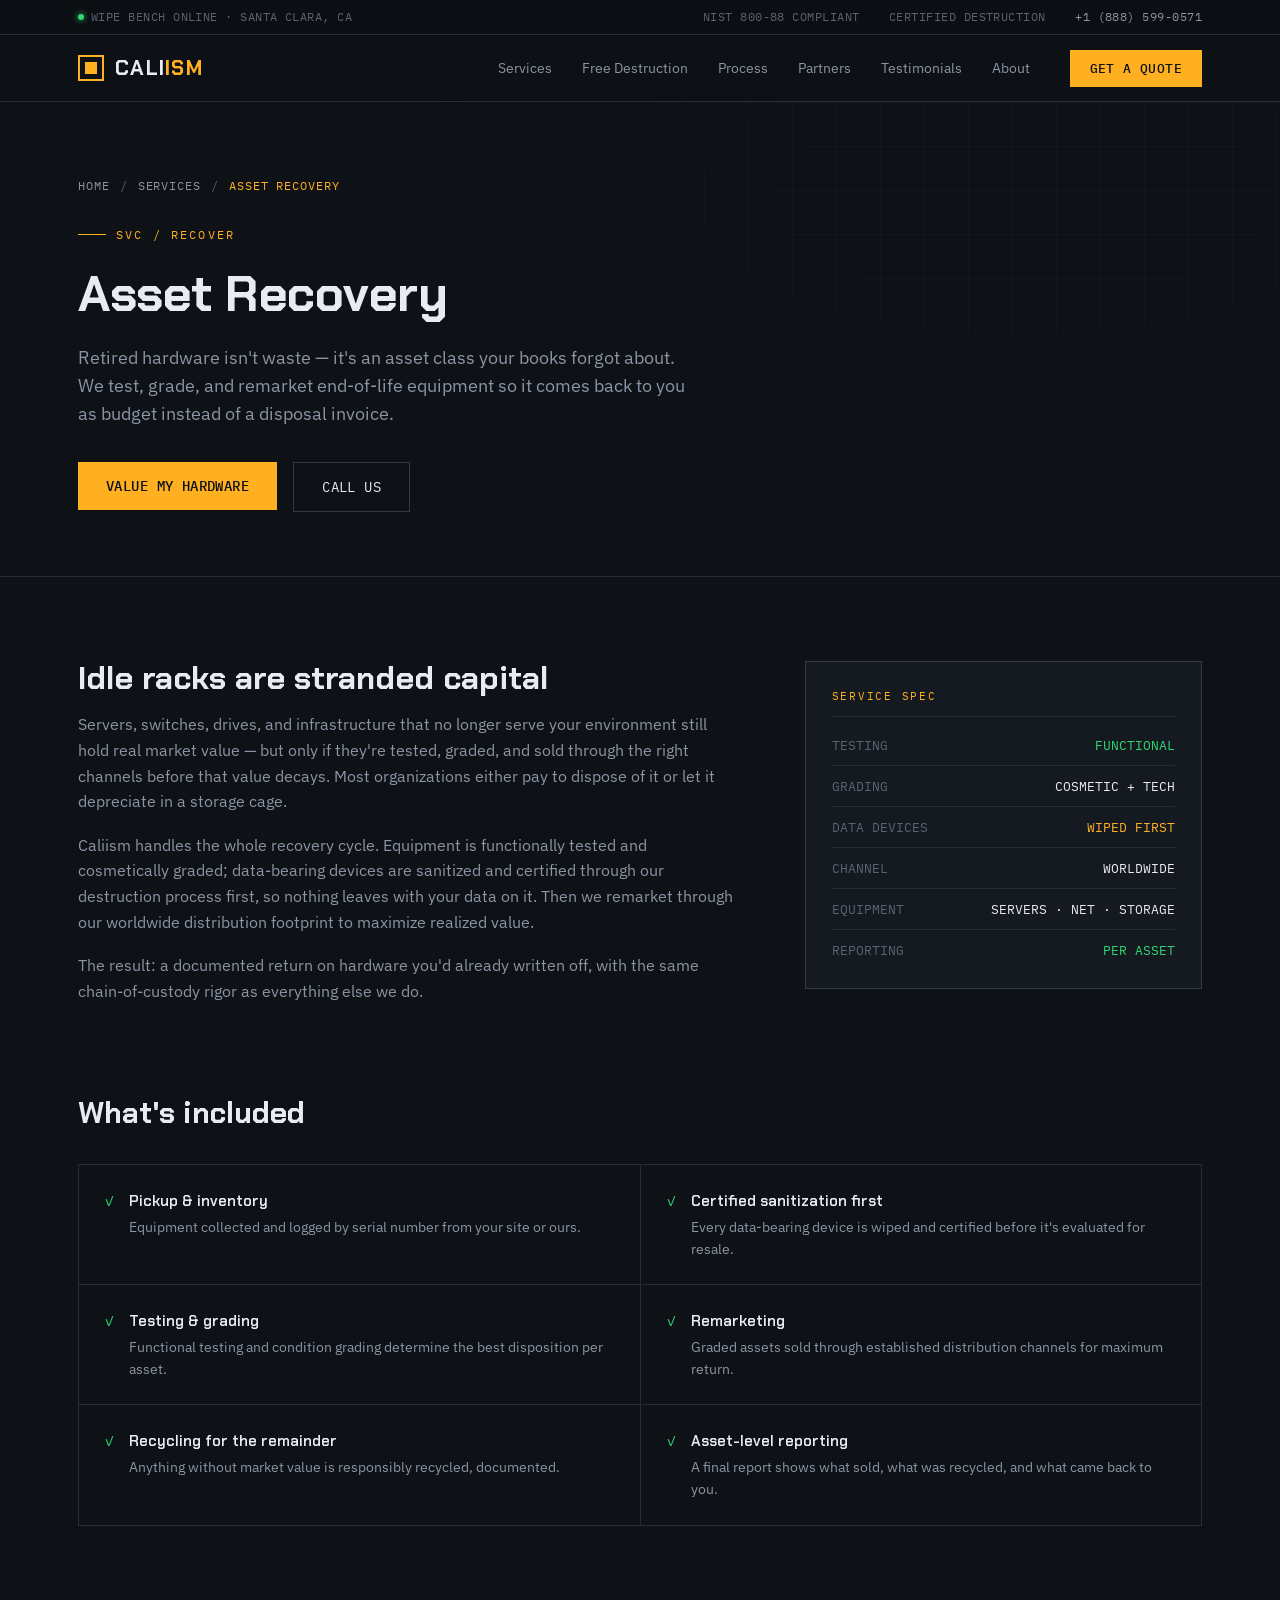
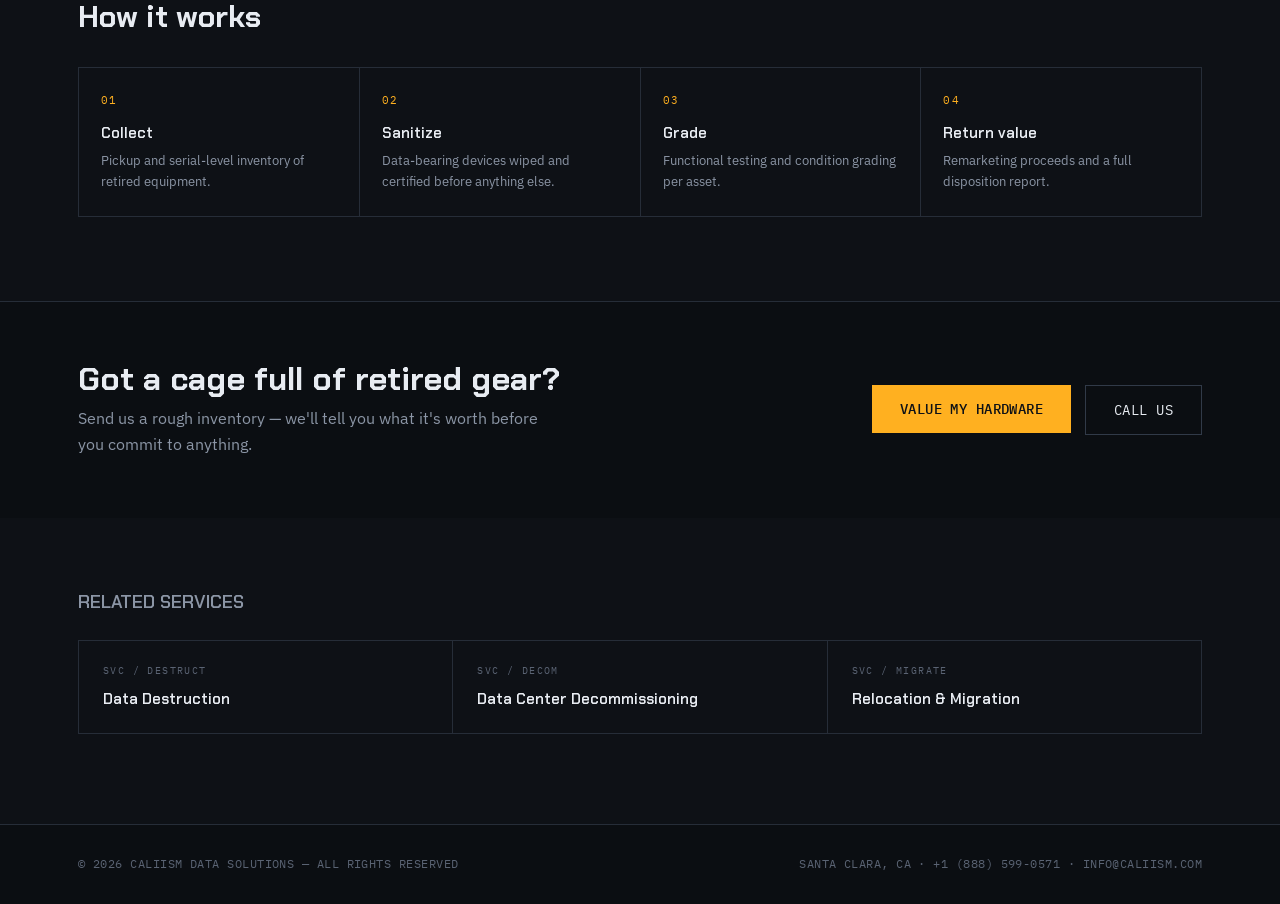
==== commit caf39c25: "Add files via upload" ====
--- a/services/asset-recovery.html
+++ b/services/asset-recovery.html
@@ -32,7 +32,34 @@
       <a href="../index.html#testimonials">Testimonials</a>
       <a href="../index.html#about">About</a>
     </div>
-    <a href="../index.html#contact" style="margin-left:auto"><button class="nav-cta">GET A QUOTE</button></a>
+    <a class="nav-cta-link" href="../index.html#contact"><button class="nav-cta">GET A QUOTE</button></a>
+    <button class="menu-btn" id="menuBtn" aria-label="Open menu" aria-expanded="false" aria-controls="mobileMenu">
+      <span></span><span></span><span></span>
+    </button>
+  </div>
+  <div class="mobilemenu" id="mobileMenu">
+    <div class="wrap">
+      <a class="mm-link" href="../index.html">Home</a>
+      <div class="mm-group">
+        <span class="mm-label">SERVICES</span>
+        <a class="mm-sub" href="../services/data-destruction.html">Data Destruction</a>
+        <a class="mm-sub" href="../services/decommissioning.html">Data Center Decommissioning</a>
+        <a class="mm-sub" href="../services/asset-recovery.html">Asset Recovery</a>
+        <a class="mm-sub" href="../services/deployment.html">Deployment Services</a>
+        <a class="mm-sub" href="../services/relocation.html">Relocation &amp; Migration</a>
+        <a class="mm-sub" href="../services/consulting.html">Consulting &amp; Staffing</a>
+      </div>
+      <a class="mm-link" href="../index.html#free">Free Destruction</a>
+      <a class="mm-link" href="../index.html#process">Process</a>
+      <a class="mm-link" href="../index.html#partners">Partners</a>
+      <a class="mm-link" href="../index.html#testimonials">Testimonials</a>
+      <a class="mm-link" href="../index.html#about">About</a>
+      <a class="mm-cta" href="../index.html#contact">GET A QUOTE →</a>
+      <div class="mm-foot">
+        <a href="tel:+18885990571">+1 (888) 599-0571</a>
+        <a href="mailto:info@caliism.com">info@caliism.com</a>
+      </div>
+    </div>
   </div>
 </nav>
 
--- a/styles.css
+++ b/styles.css
@@ -36,20 +36,53 @@
 
 /* ---------- nav ---------- */
 nav{position:sticky;top:0;z-index:50;background:rgba(14,17,22,.88);backdrop-filter:blur(12px);border-bottom:1px solid var(--line)}
-nav .wrap{display:flex;align-items:center;height:66px;gap:40px}
+nav>.wrap{display:flex;align-items:center;height:66px;gap:40px}
 .logo{font-family:var(--disp);font-weight:700;font-size:21px;letter-spacing:.06em;display:flex;align-items:center;gap:11px}
 .logo .mark{width:26px;height:26px;border:2px solid var(--amber);position:relative;flex-shrink:0}
 .logo .mark::after{content:'';position:absolute;inset:5px;background:var(--amber);animation:markBlink 3s infinite}
 @keyframes markBlink{0%,88%,100%{opacity:1}92%,96%{opacity:.15}}
 .logo span b{color:var(--amber)}
 .navlinks{display:flex;gap:30px;font-size:14px;color:var(--dim);margin-left:auto}
-.navlinks a{position:relative;padding:4px 0;transition:color .2s}
+.navlinks a{position:relative;padding:4px 0;transition:color .2s;white-space:nowrap}
 .navlinks a:hover{color:var(--text)}
 .navlinks a::after{content:'';position:absolute;left:0;bottom:0;width:0;height:2px;background:var(--amber);transition:width .25s}
 .navlinks a:hover::after{width:100%}
+.nav-cta-link{margin-left:auto}
+.navlinks + .nav-cta-link{margin-left:0}
 .nav-cta{font-family:var(--mono);font-size:13px;background:var(--amber);color:#0E1116;padding:10px 20px;font-weight:500;letter-spacing:.03em;transition:transform .15s, box-shadow .15s;border:none;cursor:pointer}
 .nav-cta:hover{transform:translateY(-1px);box-shadow:0 4px 18px rgba(255,176,32,.35)}
-@media(max-width:860px){.navlinks{display:none}}
+
+/* hamburger */
+.menu-btn{display:none;background:transparent;border:1px solid var(--line2);width:44px;height:44px;cursor:pointer;flex-direction:column;justify-content:center;align-items:center;gap:5px;flex-shrink:0;transition:border-color .2s}
+.menu-btn span{display:block;width:18px;height:2px;background:var(--text);transition:transform .25s,opacity .2s}
+.menu-btn:hover{border-color:var(--amber)}
+nav.open .menu-btn span:nth-child(1){transform:translateY(7px) rotate(45deg)}
+nav.open .menu-btn span:nth-child(2){opacity:0}
+nav.open .menu-btn span:nth-child(3){transform:translateY(-7px) rotate(-45deg)}
+
+/* mobile menu panel */
+.mobilemenu{display:none;border-top:1px solid var(--line);background:#0B0E12;max-height:0;overflow:hidden;transition:max-height .35s ease}
+nav.open .mobilemenu{max-height:calc(100vh - 66px);overflow-y:auto}
+.mobilemenu .wrap{display:flex;flex-direction:column;padding-top:10px;padding-bottom:26px}
+.mm-link{font-family:var(--disp);font-weight:600;font-size:17px;padding:15px 2px;border-bottom:1px solid var(--line);transition:color .2s,padding-left .2s}
+.mm-link:hover{color:var(--amber);padding-left:8px}
+.mm-group{padding:15px 2px;border-bottom:1px solid var(--line)}
+.mm-label{font-family:var(--mono);font-size:10.5px;letter-spacing:.18em;color:var(--amber);display:block;margin-bottom:8px}
+.mm-sub{display:block;font-size:15px;color:var(--dim);padding:9px 0 9px 16px;border-left:1px solid var(--line2);transition:color .2s,border-color .2s}
+.mm-sub:hover{color:var(--text);border-color:var(--amber)}
+.mm-cta{font-family:var(--mono);font-size:14px;font-weight:500;letter-spacing:.04em;background:var(--amber);color:#0E1116;text-align:center;padding:16px;margin-top:20px}
+.mm-foot{display:flex;justify-content:space-between;gap:14px;margin-top:18px;font-family:var(--mono);font-size:12px;color:var(--dim);flex-wrap:wrap}
+.mm-foot a:hover{color:var(--amber)}
+
+@media(max-width:1020px){.navlinks{gap:22px}}
+@media(max-width:920px){
+  .navlinks{display:none}
+  .nav-cta-link{margin-left:auto}
+  .menu-btn{display:flex}
+  nav>.wrap{gap:16px}
+  .mobilemenu{display:block}
+}
+@media(max-width:400px){.nav-cta{padding:10px 14px;font-size:12px}}
 
 /* ---------- hero ---------- */
 .hero{position:relative;padding:84px 0 90px;border-bottom:1px solid var(--line);overflow:hidden}
@@ -287,6 +320,39 @@
 .rel h6{font-family:var(--disp);font-weight:600;font-size:15px}
 @media(max-width:760px){.rel-row{grid-template-columns:1fr}}
 
+/* ---------- global mobile refinements ---------- */
+@media(max-width:720px){
+  section{padding:64px 0}
+  .sec-head{margin-bottom:38px}
+  .hero{padding:56px 0 64px}
+  .sp-hero{padding:48px 0 48px}
+  .sp-body{padding:60px 0}
+  .offer .wrap{padding-top:56px;padding-bottom:56px}
+  .sp-cta .wrap{padding-top:46px;padding-bottom:46px}
+  .sp-related{padding:52px 0 64px}
+  .hero p.sub{font-size:16px}
+  .sp-hero .lede{font-size:16px}
+  .stat{padding:24px 20px}
+  .stat .num{font-size:27px}
+  .hero-trust{gap:16px;margin-top:30px}
+  .inc-head{margin:52px 0 26px}
+}
+@media(max-width:560px){
+  .wrap{padding:0 20px}
+  .btn{padding:14px 22px;font-size:13px;width:100%;text-align:center}
+  .hero-ctas{flex-direction:column;gap:12px}
+  .hero-ctas a{display:block}
+  .sp-cta .btns{width:100%;flex-direction:column}
+  .sp-cta .btns a{display:block}
+  .offer .btn-dark{width:100%}
+  .cert{box-shadow:8px 8px 0 rgba(14,17,22,.18)}
+  .bigphone{font-size:24px}
+  .c-line{flex-direction:column;gap:4px}
+  .c-line .k{width:auto}
+  .tm{padding:26px 22px}
+  .specpanel{padding:22px 20px 14px}
+}
+
 @media (prefers-reduced-motion: reduce){
   *,*::before,*::after{animation-duration:.01ms!important;animation-iteration-count:1!important;transition-duration:.01ms!important}
   html{scroll-behavior:auto}
